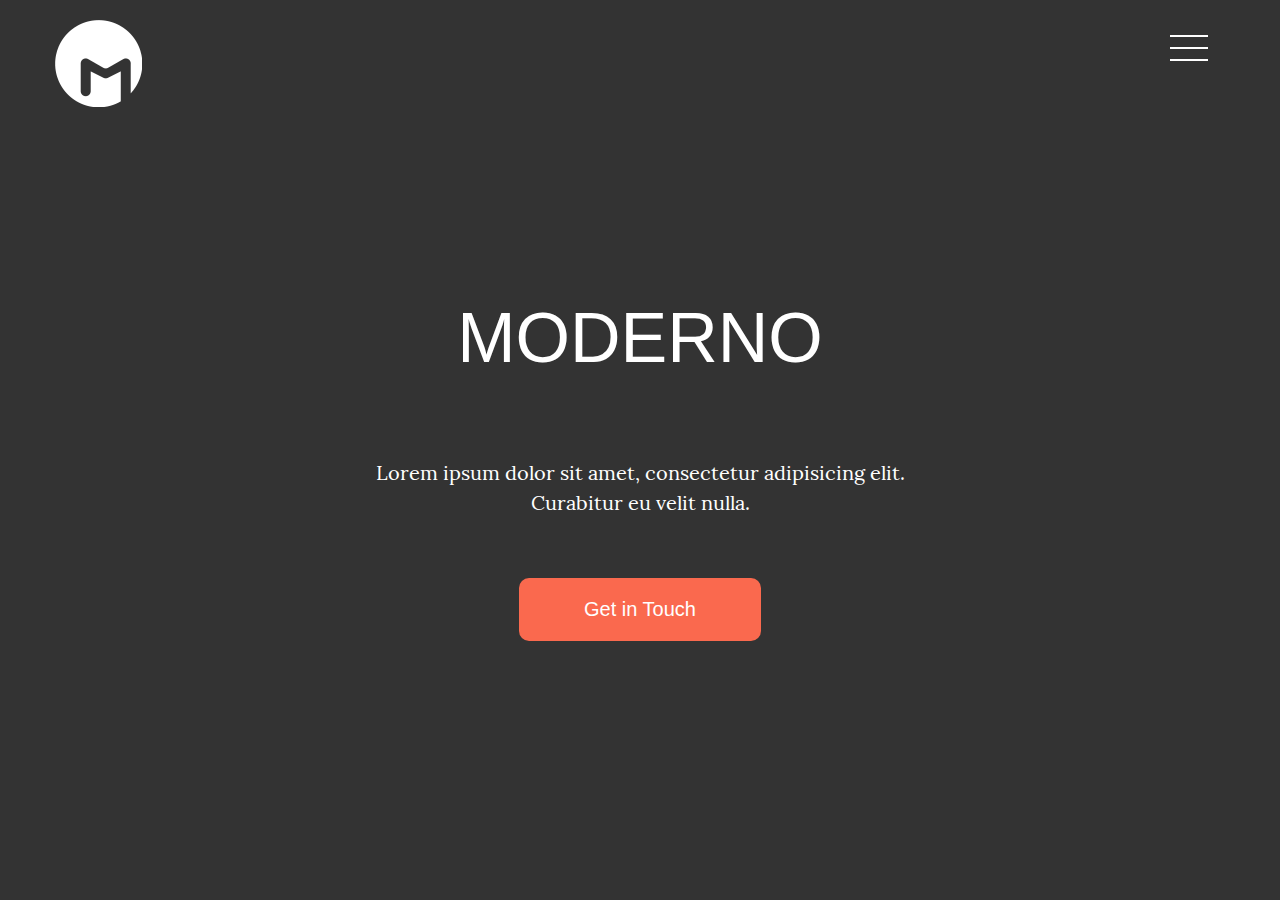
==== prj2/index.html @ 68e9ecac "[add] added header section" ====
<!DOCTYPE html>
<html lang="en">
<head>
  <meta charset="UTF-8">
  <meta name="viewport" content="width=device-width, initial-scale=1.0">
  <meta http-equiv="X-UA-Compatible" content="ie=edge">
  <link rel="stylesheet" href="./css/style.css">
  <link rel="stylesheet" href="./css/reset.css">
  <link rel="stylesheet" href="./css/import-fonts.css">
  <title>Moderno - template</title>
</head>
<body>
  <div id="wrapper">
    <div id="header">
      <div class="container clearfix">
        <div class="logo"></div>
        <div class="icon-menu"></div>
      </div>
      <div class="title">
        <h1>moderno</h1>
        <p>
          Lorem ipsum dolor sit amet, consectetur adipisicing elit. <br>
          Curabitur eu velit nulla.
        </p>
        <button>Get in Touch</button>
      </div>
    </div>
  </div>
</body>
</html>
---- prj2/css/style.css ----
/* General */
html, body {
  height: 100%;
  background: #ccc;
}
a, a:hover { 
  text-decoration: none; 
  color: inherit;
}
.clearfix:before,
.clearfix:after {
  content: "";
  display: table;
}
.clearfix:after { clear: both; }
.container {
  max-width: 1170px;
  margin: 0 auto;
}

/* Header */
#header {
  background: #333;
  color: #fff;
  text-align: center;
  height: 900px;
  padding-top: 20px;
}
#header div.logo {
  float: left;
  width: 90px;
  height: 90px;
  background: url(../images/icon-logo.png) no-repeat;
}
#header div.icon-menu {
  float: right;
  width: 40px;
  height: 30px;
  margin: 15px;
  background: url(../images/icon-hamburger.png) no-repeat;
}
#header div.title {
  margin-top: 188px;
}
#header h1 {
  text-transform: uppercase;
  font: 4.375em 'Monserrat', sans-serif;
  margin-bottom: 80px;
}
#header p {
  font: 1.25em/1.5em 'Lora-Regular', serif;
  margin-bottom: 60px;
}
#header button {
  color: #fff;
  background: #fa694e;
  padding: 20px 65px;
  font: 1.25em 'Monserrat', sans-serif;
  border: none;
  border-radius: 10px;
}
#header button:visited,
#header button:focus,
#header button:active {
  border: none;
  outline: none;
}
---- prj2/css/import-fonts.css ----
@font-face {
    font-family: 'Lora-Regular';
    src: url('../fonts/Lora-Regular.ttf');
}
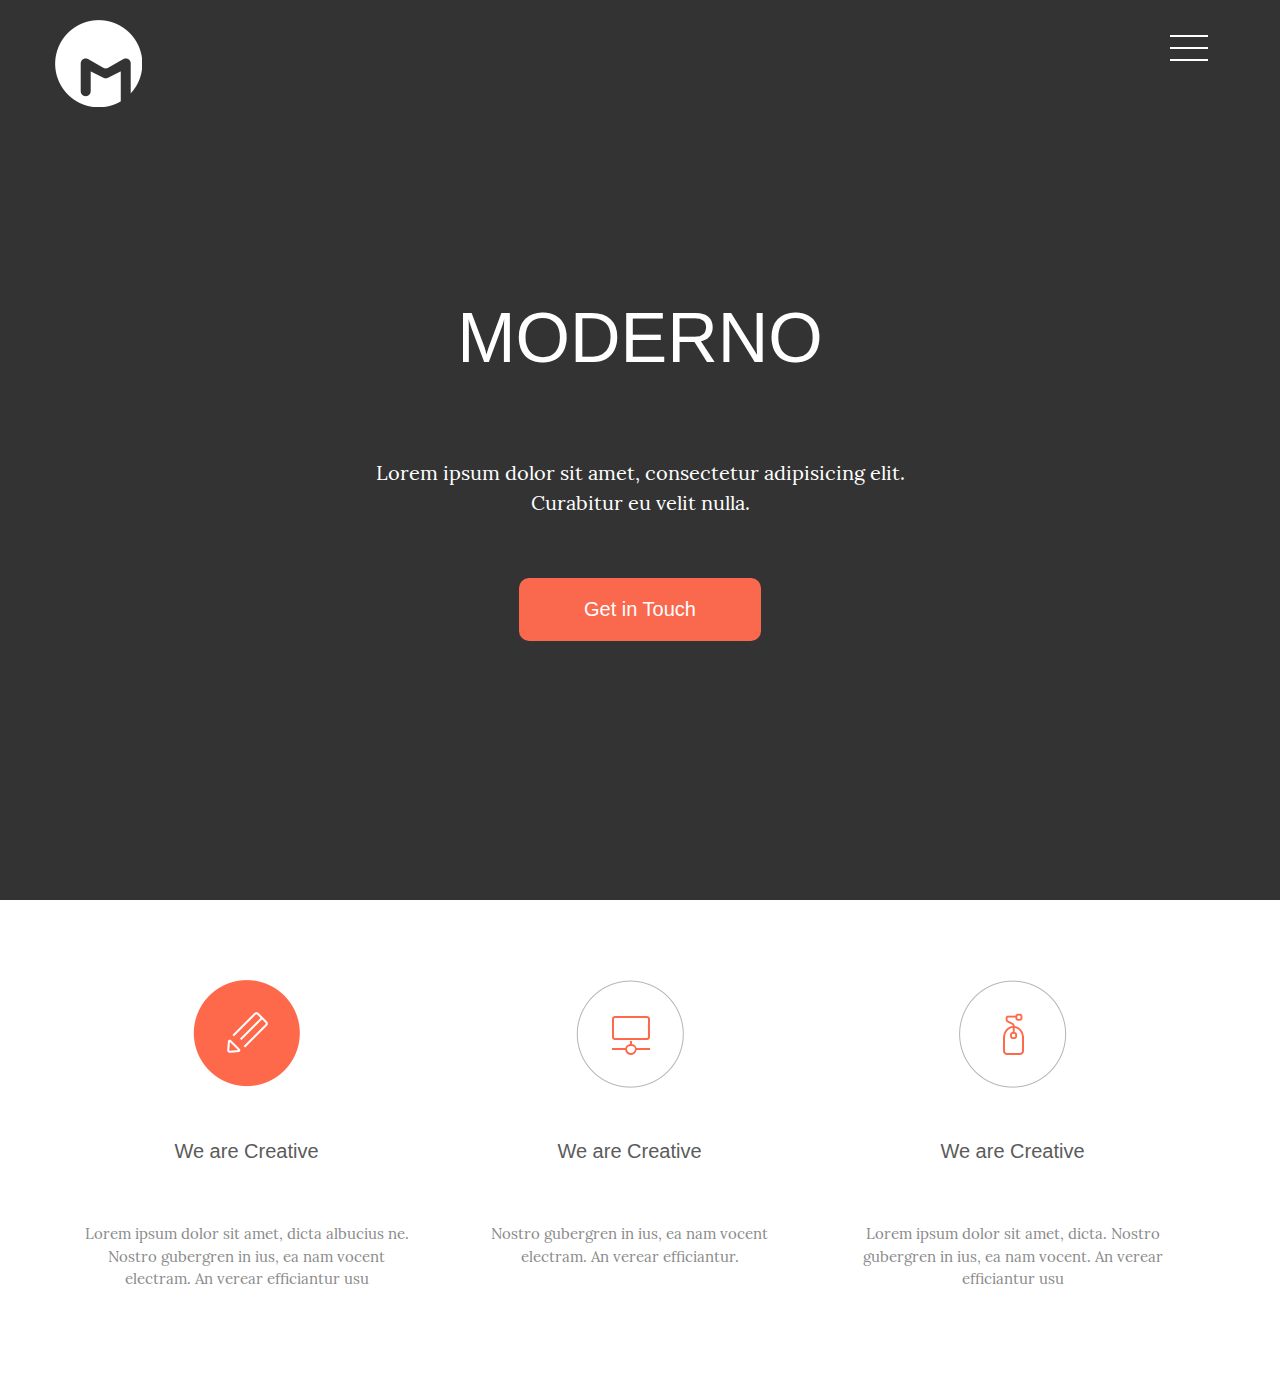
==== commit 4703f363: "[add] added services section" ====
--- a/prj2/index.html
+++ b/prj2/index.html
@@ -25,6 +25,33 @@
         <button>Get in Touch</button>
       </div>
     </div>
+    <div id="services">
+      <div class="container">
+        <div class="services-item">
+          <h3 class="title">We are Creative</h3>
+          <p class="description">
+            Lorem ipsum dolor sit amet, dicta albucius ne.
+            Nostro gubergren in ius, ea nam vocent 
+            electram. An verear efficiantur usu
+          </p>
+        </div>
+        <div class="services-item">
+          <h3 class="title">We are Creative</h3>
+          <p class="description">
+            Nostro gubergren in ius, ea nam vocent 
+            electram. An verear efficiantur.
+          </p>
+        </div>
+        <div class="services-item">
+          <h3 class="title">We are Creative</h3>
+          <p class="description">
+            Lorem ipsum dolor sit amet, dicta. Nostro 
+            gubergren in ius, ea nam vocent. An verear 
+            efficiantur usu
+          </p>
+        </div>
+      </div>
+    </div>
   </div>
 </body>
 </html>--- a/prj2/css/style.css
+++ b/prj2/css/style.css
@@ -64,4 +64,38 @@
 #header button:active {
   border: none;
   outline: none;
+}
+
+/* Services */
+#services {
+  background-color: #fff;
+  color: #8a8a8a;
+  height: 485px;
+  text-align: center;
+}
+#services div.services-item {
+  /*border: 1px solid #ccc;*/
+  max-width: 32%;
+  width: 30%;
+  height: 350px;
+  float: left;
+  margin: 60px 1em 0;
+  padding: 180px 10px 0 10px;
+}
+#services h3.title {
+  font: 1.25em 'Monserrat', sans-serif;
+  color: #5b5b5b;
+  margin-bottom: 60px;
+}
+#services div.services-item:nth-child(1) {
+  background: url(../images/icon-hover.png) no-repeat center 20px;
+}
+#services div.services-item:nth-child(2) {
+  background: url(../images/icon-services.png) no-repeat center 20px;
+}
+#services div.services-item:nth-child(3) {
+  background: url(../images/icon-services2.png) no-repeat center 20px;
+}
+#services p.description {
+  font: 0.938em/1.5em 'Lora-Regular', serif;
 }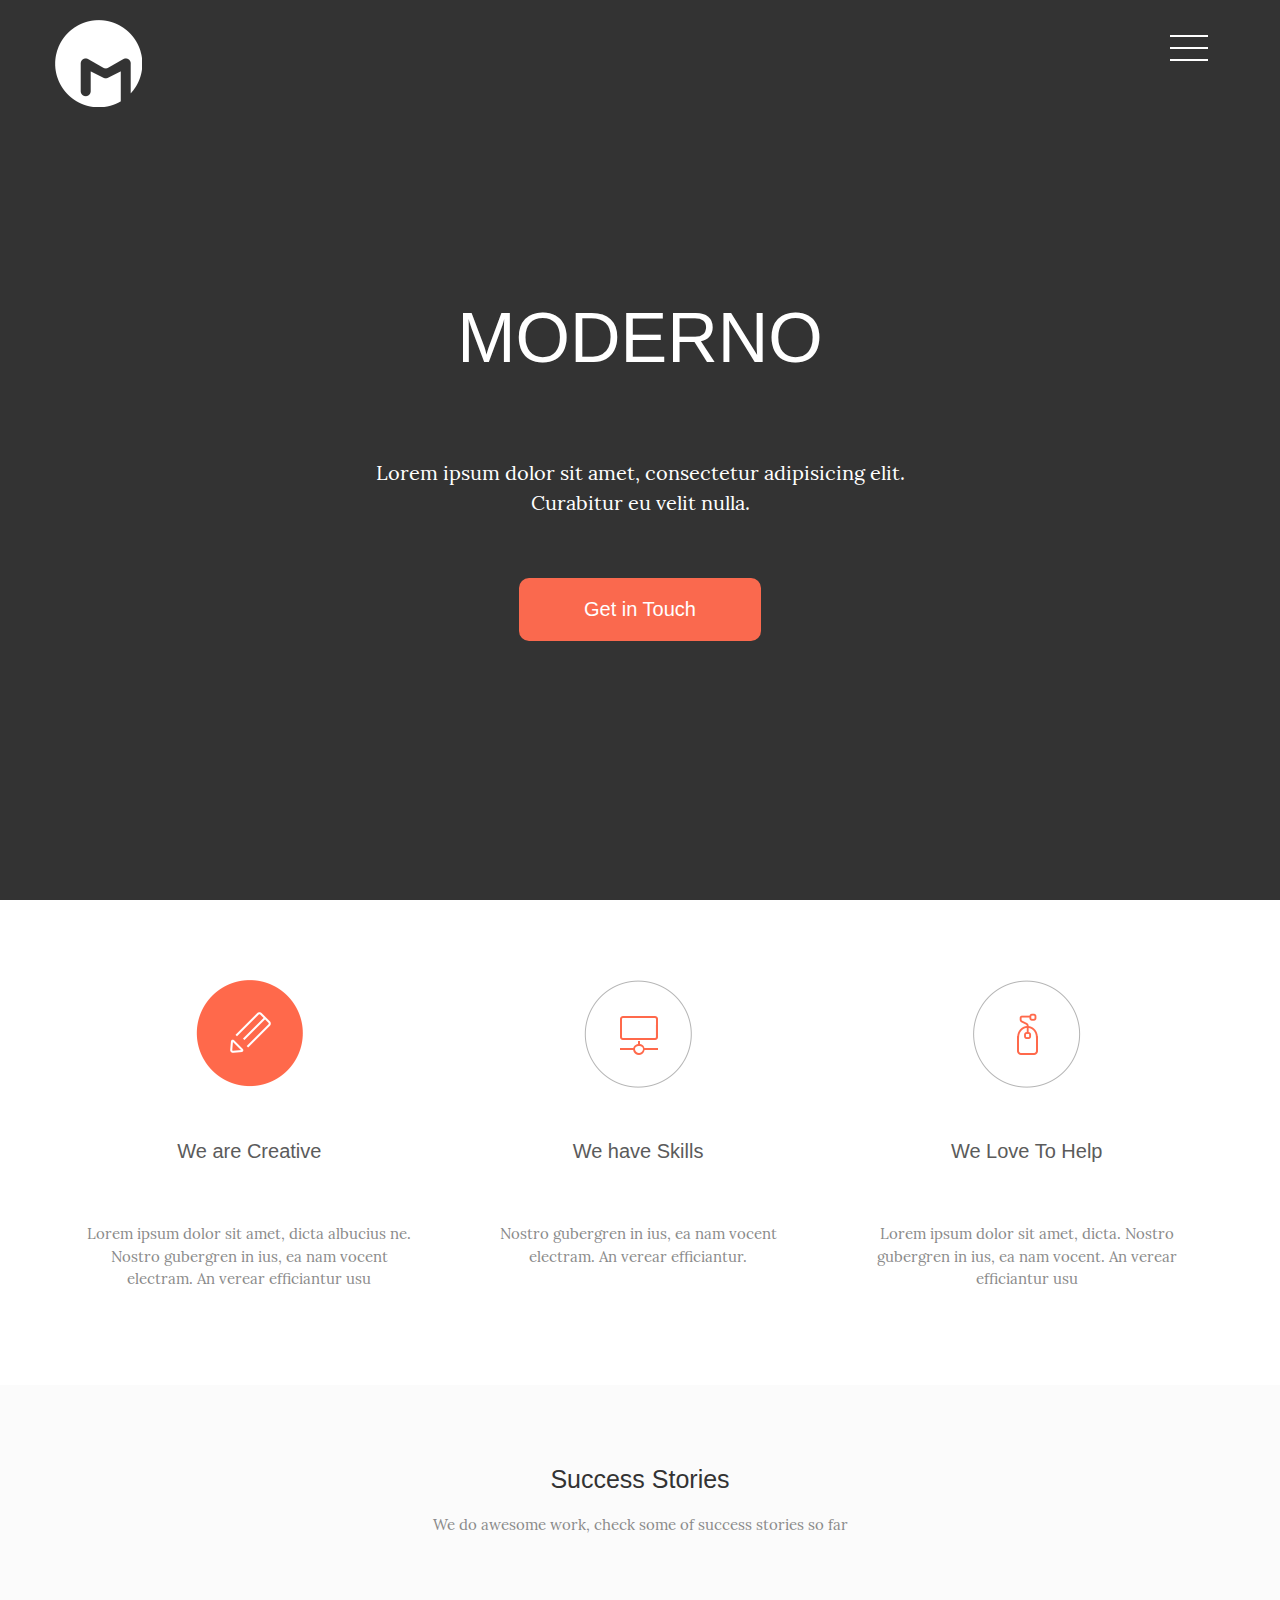
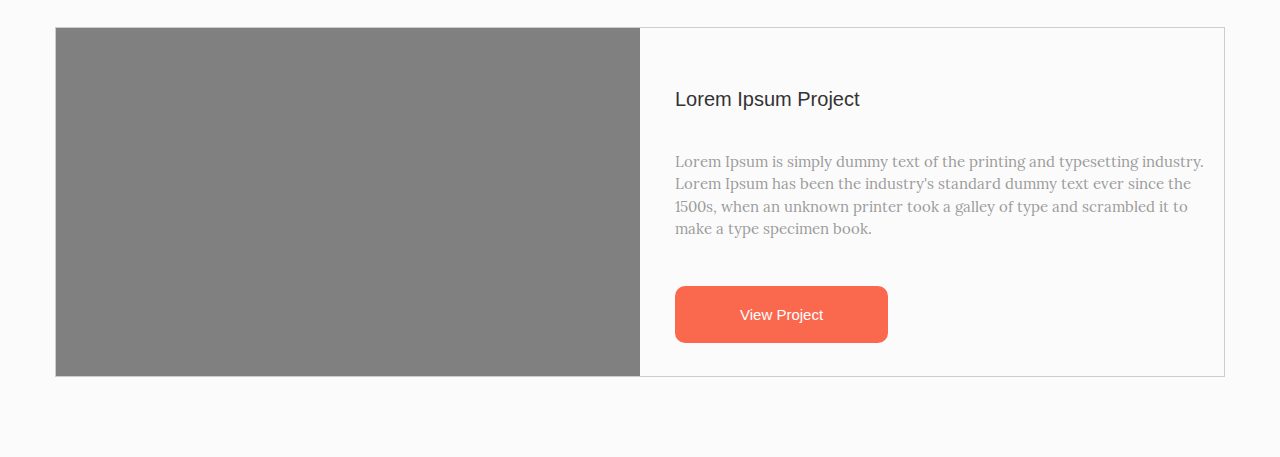
==== commit ebbe5c67: "[add] added partly stories section" ====
--- a/prj2/index.html
+++ b/prj2/index.html
@@ -36,14 +36,14 @@
           </p>
         </div>
         <div class="services-item">
-          <h3 class="title">We are Creative</h3>
+          <h3 class="title">We have Skills</h3>
           <p class="description">
             Nostro gubergren in ius, ea nam vocent 
             electram. An verear efficiantur.
           </p>
         </div>
         <div class="services-item">
-          <h3 class="title">We are Creative</h3>
+          <h3 class="title">We Love To Help</h3>
           <p class="description">
             Lorem ipsum dolor sit amet, dicta. Nostro 
             gubergren in ius, ea nam vocent. An verear 
@@ -52,6 +52,27 @@
         </div>
       </div>
     </div>
+    <div id="stories">
+      <div class="container">
+        <div class="title-desc">
+          <h2 class="title">Success Stories</h2>
+          <p class="description">We do awesome work, check some of success stories so far</p>
+        </div>
+        <div class="main-project clearfix">
+          <div class="item-project"></div>
+          <div class="item-project">
+            <h3 class="title">Lorem Ipsum Project</h3>
+            <p class="description">
+              Lorem Ipsum is simply dummy text of the printing and typesetting industry. 
+              Lorem Ipsum has been the industry's standard dummy text ever since 
+              the 1500s, when an unknown printer took a galley of type and scrambled it 
+              to make a type specimen book.
+            </p>
+            <button>View Project</button>
+          </div>
+        </div>
+      </div>
+    </div>
   </div>
 </body>
 </html>--- a/prj2/css/style.css
+++ b/prj2/css/style.css
@@ -76,11 +76,11 @@
 #services div.services-item {
   /*border: 1px solid #ccc;*/
   max-width: 32%;
-  width: 30%;
+  width: 31%;
   height: 350px;
   float: left;
-  margin: 60px 1em 0;
-  padding: 180px 10px 0 10px;
+  margin: 60px 13px 0;
+  padding: 180px 8px 0 8px;
 }
 #services h3.title {
   font: 1.25em 'Monserrat', sans-serif;
@@ -96,6 +96,59 @@
 #services div.services-item:nth-child(3) {
   background: url(../images/icon-services2.png) no-repeat center 20px;
 }
-#services p.description {
+p.description {
   font: 0.938em/1.5em 'Lora-Regular', serif;
+}
+
+/* Stories */
+#stories {
+  background: #fbfbfb;
+  color: #8a8a8a;
+  padding-bottom: 80px;
+}
+#stories div.title-desc {
+  text-align: center;
+}
+#stories h2.title {
+  font: 1.563em 'Monserrat', sans-serif;
+  color: #333;
+  padding: 80px 0 20px;
+}
+#stories p.description {
+  padding-bottom: 90px;
+}
+#stories div.main-project {
+  width: 100%;
+  height: 350px;
+  border: 1px solid #cecece;
+  overflow: hidden;
+}
+#stories div.main-project .item-project {
+  width: 50%;
+  height: inherit;
+  float: left;
+}
+#stories div.main-project .item-project:first-child {
+  background: #808080;
+}
+#stories div.main-project .item-project:last-child {
+  padding: 60px 0 0 35px;
+}
+#stories div.main-project .item-project:last-child h3.title {
+  font: 1.25em 'Monserrat', sans-serif;
+  color: #333;
+  margin-bottom: 40px;
+}
+#stories div.main-project .item-project:last-child p.description {
+  color: #9c9c9c;
+  padding-bottom: 0;
+  margin-bottom: 45px;
+}
+#stories button {
+  color: #fff;
+  background: #fa694e;
+  padding: 20px 65px;
+  font: 0.938em 'Monserrat-Bold', sans-serif;
+  border: none;
+  border-radius: 10px;
 }--- a/prj2/css/import-fonts.css
+++ b/prj2/css/import-fonts.css
@@ -1,4 +1,8 @@
 @font-face {
     font-family: 'Lora-Regular';
     src: url('../fonts/Lora-Regular.ttf');
+}
+@font-face {
+    font-family: 'Montserrat-Bold';
+    src: url('../fonts/Montserrat-Bold.ttf');
 }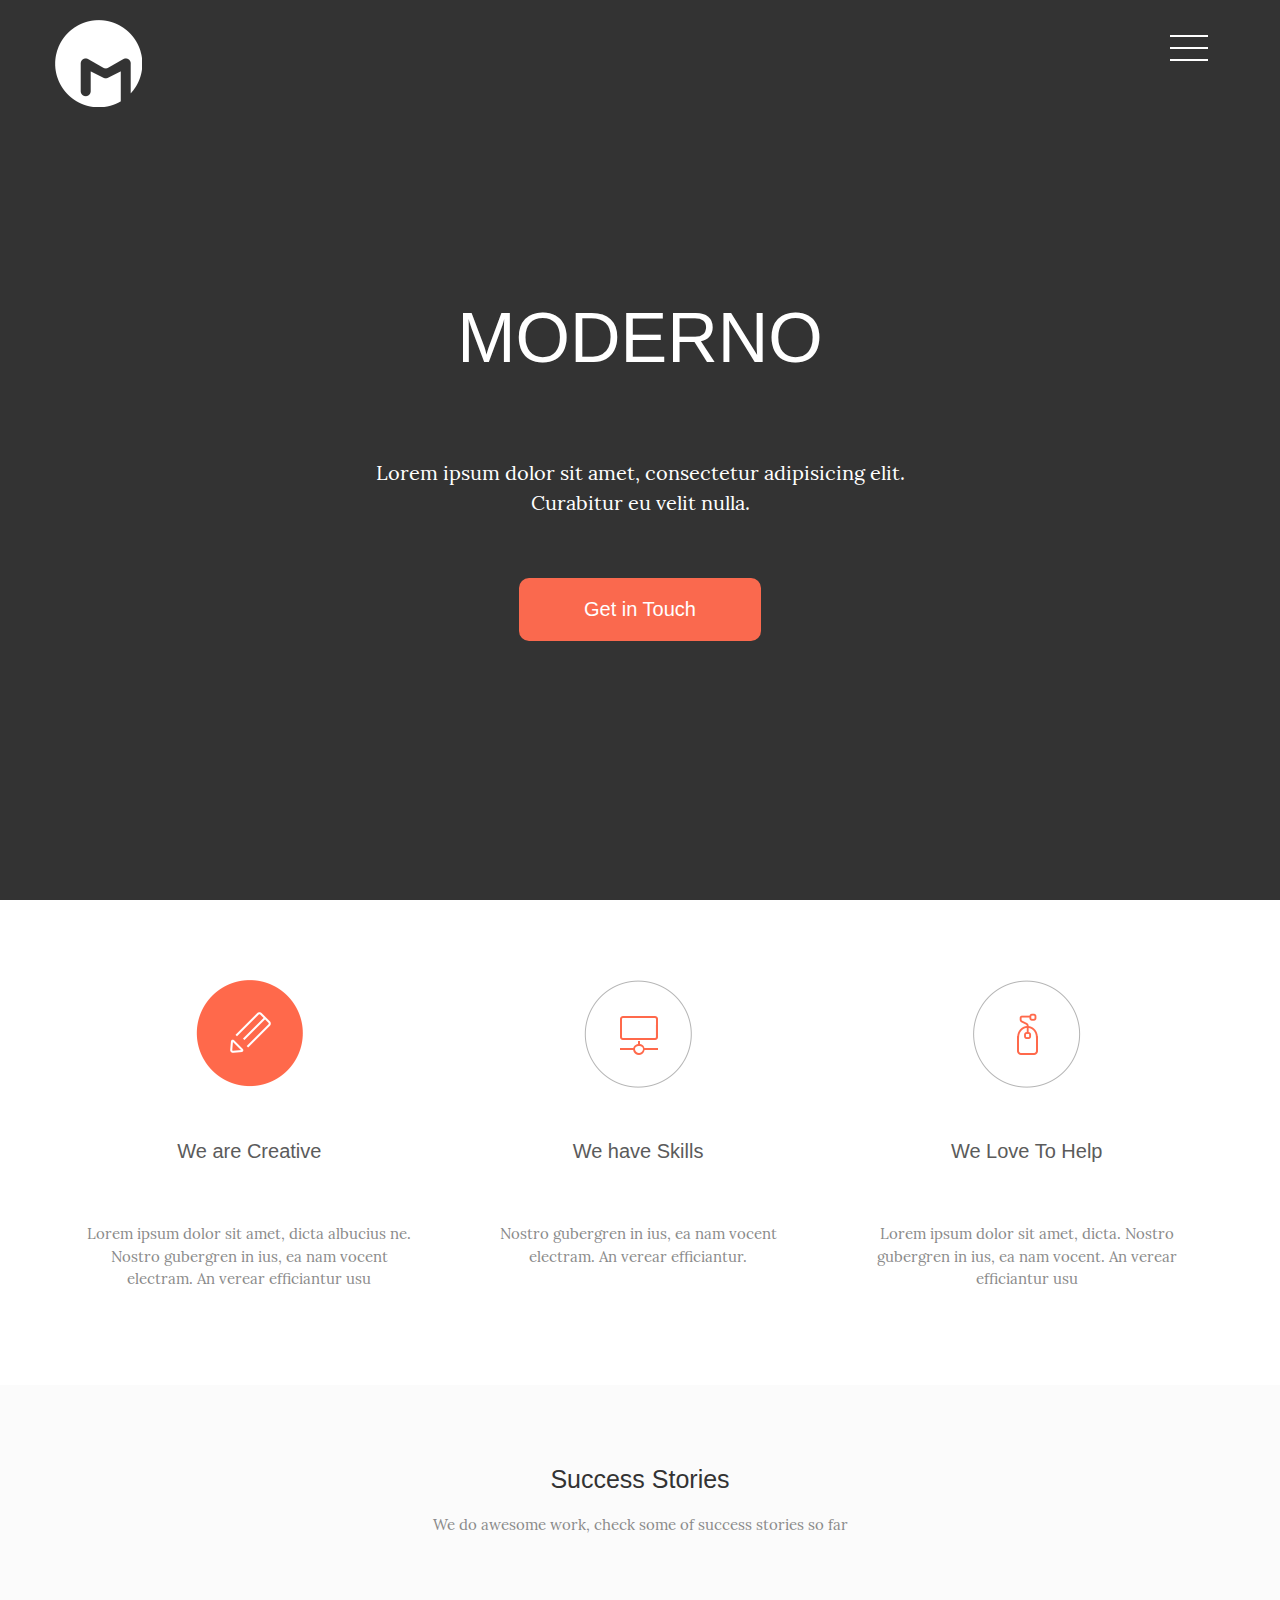
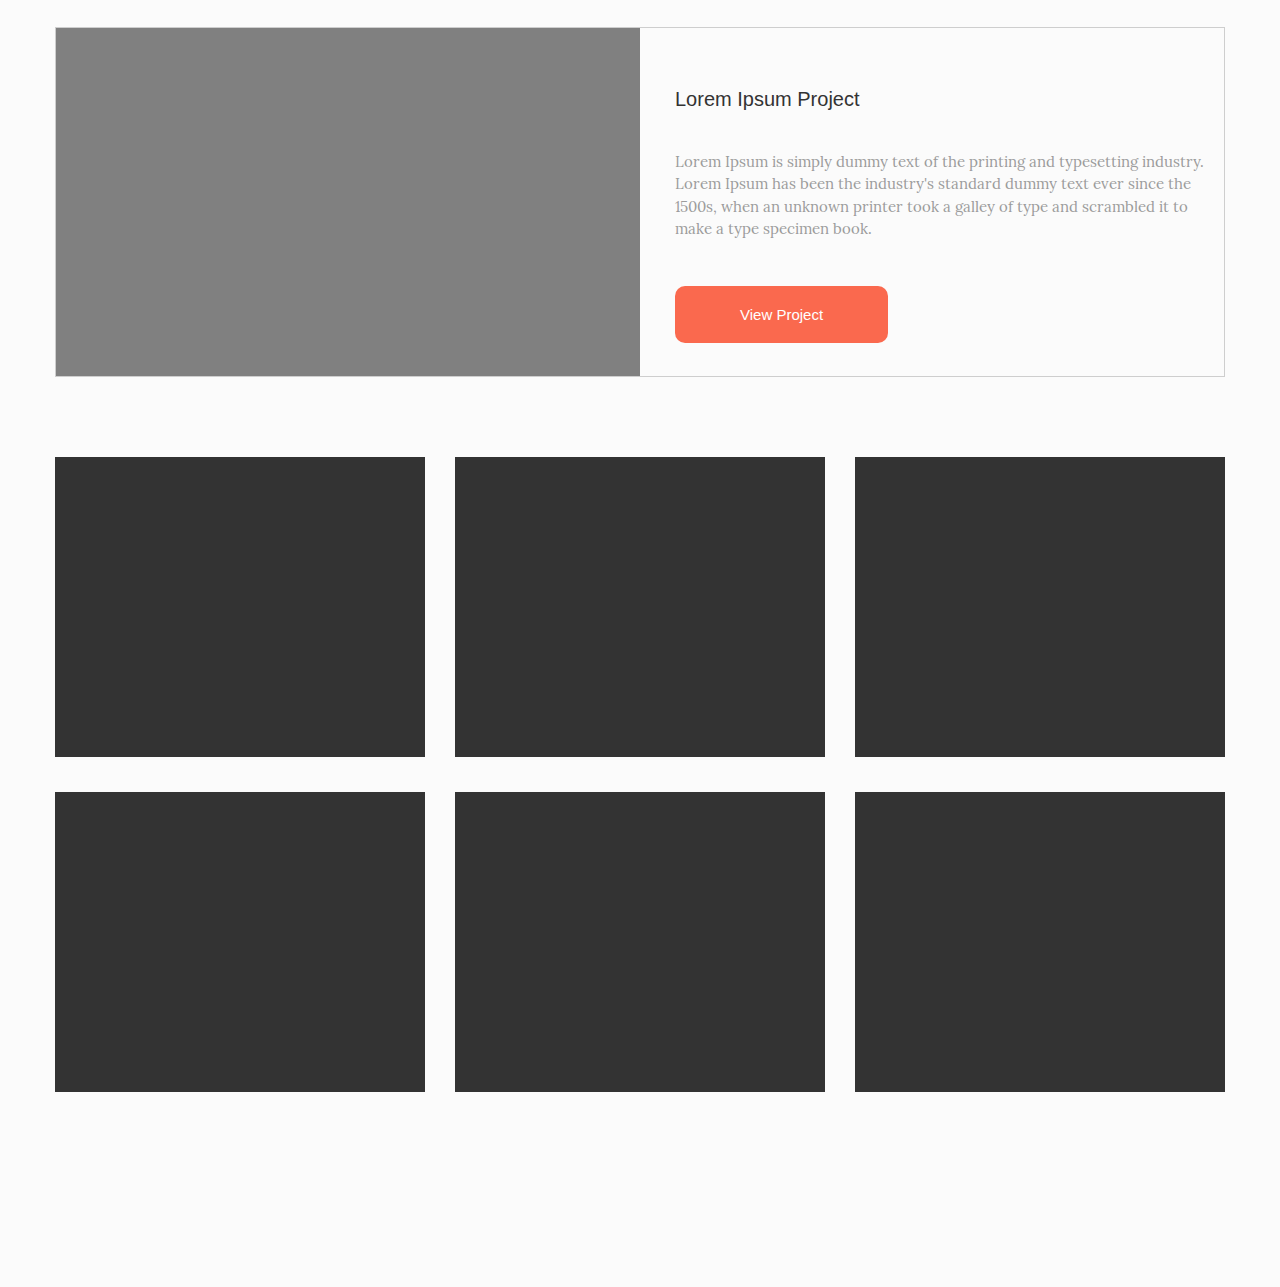
==== commit f43f80b9: "[upd] added stories section finally" ====
--- a/prj2/index.html
+++ b/prj2/index.html
@@ -71,6 +71,14 @@
             <button>View Project</button>
           </div>
         </div>
+        <div id="image-placeholder" class="clearfix">
+          <div class="image-placeholder-item"><span class="desc"></span></div>
+          <div class="image-placeholder-item"><span class="desc"></span></div>
+          <div class="image-placeholder-item"><span class="desc"></span></div>
+          <div class="image-placeholder-item"><span class="desc"></span></div>
+          <div class="image-placeholder-item"><span class="desc"></span></div>
+          <div class="image-placeholder-item"><span class="desc"></span></div>
+        </div>
       </div>
     </div>
   </div>
--- a/prj2/css/style.css
+++ b/prj2/css/style.css
@@ -151,4 +151,37 @@
   font: 0.938em 'Monserrat-Bold', sans-serif;
   border: none;
   border-radius: 10px;
+}
+#stories #image-placeholder {
+  margin: 80px 0 80px;
+}
+#stories .image-placeholder-item {
+  background: #333 center center;
+  width: 370px;
+  height: 300px;
+  margin: 0 15px 35px 15px;
+  float: left;
+  position: relative;
+}
+#stories .image-placeholder-item span.desc {
+  position: absolute;
+  width: 100%;
+  height: 100%;
+  text-align: center;
+  opacity: 0;
+  background: rgba(255, 255, 255, 0.4) url(../images/image-hover.png) no-repeat center center;
+  -webkit-transition: all 0.7s;
+  -moz-transition: all 0.7s;
+  transition: all 0.7s;
+}
+#stories .image-placeholder-item:hover span.desc {
+  opacity: 1;
+}
+#stories .image-placeholder-item:nth-child(1),
+#stories .image-placeholder-item:nth-child(4) {
+  margin-left: 0;
+}
+#stories .image-placeholder-item:nth-child(3),
+#stories .image-placeholder-item:nth-child(6) {
+  margin-right: 0;
 }